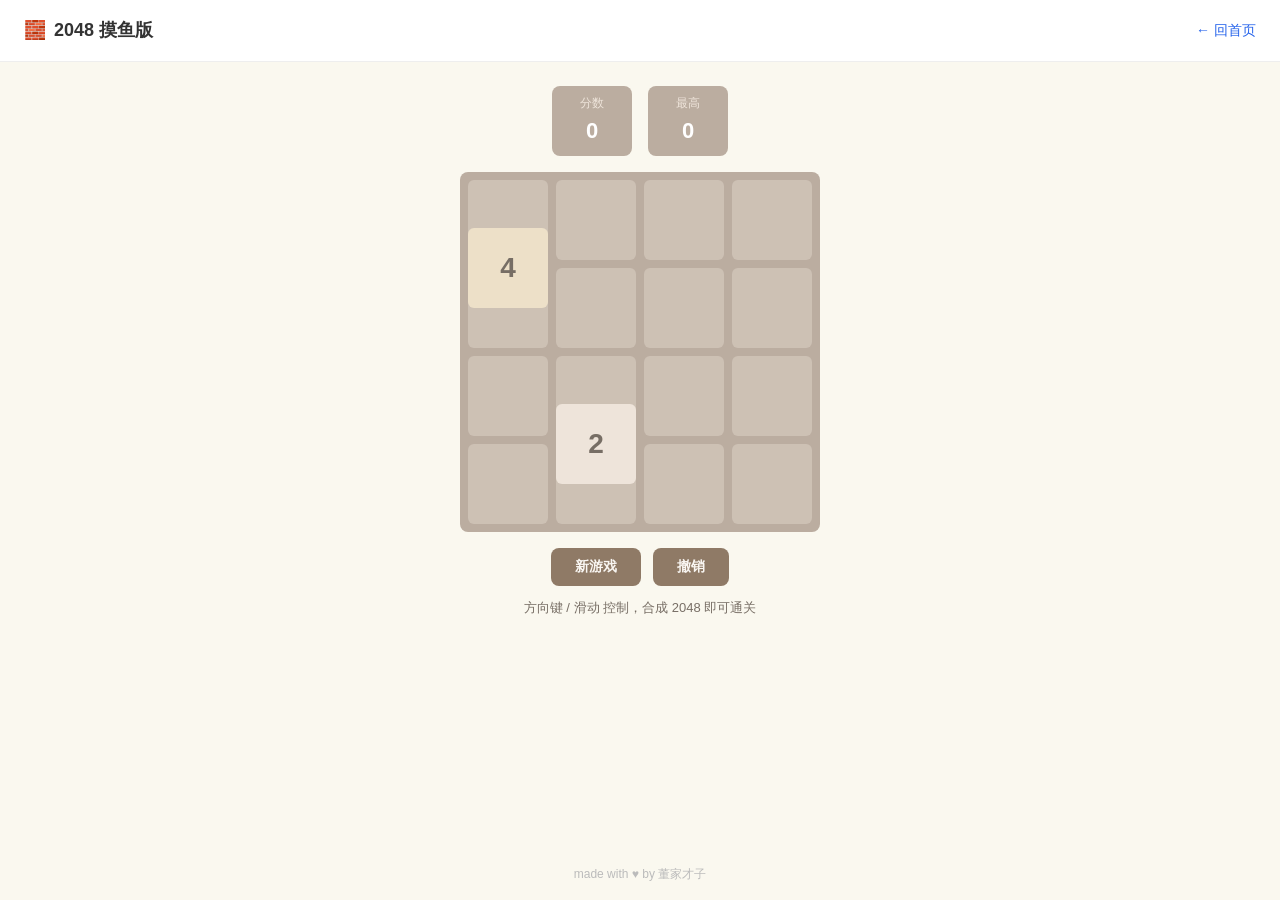
==== 2048.html @ 7da87b90 "Add Game and improve experence" ====
<!DOCTYPE html>
<html lang="zh-CN">
<head>
  <meta charset="UTF-8">
  <meta name="viewport" content="width=device-width, initial-scale=1.0">
  <title>2048 摸鱼版 🧱</title>
  <link rel="stylesheet" href="style.css">
  <style>
    .g2048-body { background: #faf8ef; min-height: 100vh; }

    .g2048-container { flex: 1; display: flex; flex-direction: column; align-items: center; padding: 24px 16px; }

    .g2048-hud { display: flex; gap: 16px; margin-bottom: 16px; align-items: center; flex-wrap: wrap; justify-content: center; }
    .g2048-score-box {
      background: #bbada0; color: #fff; padding: 8px 20px; border-radius: 8px;
      text-align: center; min-width: 80px;
    }
    .g2048-score-label { font-size: 12px; text-transform: uppercase; color: #eee4da; }
    .g2048-score-val { font-size: 22px; font-weight: 700; }

    .g2048-board {
      position: relative;
      background: #bbada0; border-radius: 8px; padding: 8px;
      display: grid; grid-template-columns: repeat(4, 80px); gap: 8px;
      touch-action: none;
    }

    .g2048-cell {
      width: 80px; height: 80px; border-radius: 6px;
      background: rgba(238, 228, 218, 0.35);
    }

    .g2048-tile-layer {
      position: absolute; inset: 8px;
      display: grid; grid-template-columns: repeat(4, 80px); gap: 8px;
      pointer-events: none;
    }

    .g2048-tile {
      width: 80px; height: 80px; border-radius: 6px;
      display: flex; align-items: center; justify-content: center;
      font-weight: 700; font-size: 28px;
      transition: transform 0.12s ease;
      animation: tileAppear 0.2s ease;
    }

    @keyframes tileAppear {
      from { transform: scale(0); opacity: 0; }
      to { transform: scale(1); opacity: 1; }
    }

    .g2048-tile[data-value="2"] { background: #eee4da; color: #776e65; }
    .g2048-tile[data-value="4"] { background: #ede0c8; color: #776e65; }
    .g2048-tile[data-value="8"] { background: #f2b179; color: #f9f6f2; }
    .g2048-tile[data-value="16"] { background: #f59563; color: #f9f6f2; font-size: 26px; }
    .g2048-tile[data-value="32"] { background: #f67c5f; color: #f9f6f2; font-size: 26px; }
    .g2048-tile[data-value="64"] { background: #f65e3b; color: #f9f6f2; font-size: 26px; }
    .g2048-tile[data-value="128"] { background: #edcf72; color: #f9f6f2; font-size: 22px; }
    .g2048-tile[data-value="256"] { background: #edcc61; color: #f9f6f2; font-size: 22px; }
    .g2048-tile[data-value="512"] { background: #edc850; color: #f9f6f2; font-size: 22px; }
    .g2048-tile[data-value="1024"] { background: #edc53f; color: #f9f6f2; font-size: 18px; }
    .g2048-tile[data-value="2048"] { background: #edc22e; color: #f9f6f2; font-size: 18px; box-shadow: 0 0 24px rgba(237,194,46,0.6); }
    .g2048-tile[data-value="4096"], .g2048-tile[data-value="8192"] {
      background: #3c3a32; color: #f9f6f2; font-size: 16px;
    }

    .g2048-btns { display: flex; gap: 12px; margin-top: 16px; }
    .g2048-btn {
      padding: 10px 24px; border: none; border-radius: 8px;
      background: #8f7a66; color: #f9f6f2; font-size: 14px; font-weight: 700;
      cursor: pointer; transition: background 0.2s;
    }
    .g2048-btn:hover { background: #776055; }

    .g2048-tip { font-size: 13px; color: #776e65; margin-top: 12px; }

    .g2048-overlay {
      position: fixed; inset: 0; background: rgba(238,228,218,0.85);
      display: flex; flex-direction: column; align-items: center; justify-content: center;
      z-index: 100; gap: 16px;
    }
    .g2048-overlay.hidden { display: none; }
    .g2048-overlay h2 { font-size: 36px; color: #776e65; }
    .g2048-overlay p { font-size: 18px; color: #776e65; }

    @media (max-width: 520px) {
      .g2048-board { grid-template-columns: repeat(4, 68px); gap: 6px; padding: 6px; }
      .g2048-cell { width: 68px; height: 68px; }
      .g2048-tile-layer { grid-template-columns: repeat(4, 68px); gap: 6px; }
      .g2048-tile { width: 68px; height: 68px; font-size: 24px; }
      .g2048-tile[data-value="128"], .g2048-tile[data-value="256"], .g2048-tile[data-value="512"] { font-size: 20px; }
      .g2048-tile[data-value="1024"], .g2048-tile[data-value="2048"] { font-size: 16px; }
    }
  </style>
</head>
<body class="page-body g2048-body">
  <header class="page-header">
    <div class="page-title"><span class="page-title-icon">🧱</span>2048 摸鱼版</div>
    <a href="./" class="back-link">← 回首页</a>
  </header>

  <div class="g2048-container">
    <div class="g2048-hud">
      <div class="g2048-score-box">
        <div class="g2048-score-label">分数</div>
        <div class="g2048-score-val" id="score">0</div>
      </div>
      <div class="g2048-score-box">
        <div class="g2048-score-label">最高</div>
        <div class="g2048-score-val" id="best">0</div>
      </div>
    </div>

    <div class="g2048-board" id="board">
      <!-- 16 background cells -->
      <div class="g2048-cell"></div><div class="g2048-cell"></div><div class="g2048-cell"></div><div class="g2048-cell"></div>
      <div class="g2048-cell"></div><div class="g2048-cell"></div><div class="g2048-cell"></div><div class="g2048-cell"></div>
      <div class="g2048-cell"></div><div class="g2048-cell"></div><div class="g2048-cell"></div><div class="g2048-cell"></div>
      <div class="g2048-cell"></div><div class="g2048-cell"></div><div class="g2048-cell"></div><div class="g2048-cell"></div>
      <div class="g2048-tile-layer" id="tileLayer"></div>
    </div>

    <div class="g2048-btns">
      <button class="g2048-btn" onclick="newGame()">新游戏</button>
      <button class="g2048-btn" onclick="undoMove()">撤销</button>
    </div>
    <p class="g2048-tip">方向键 / 滑动 控制，合成 2048 即可通关</p>
  </div>

  <div class="g2048-overlay hidden" id="overlay">
    <h2 id="overlayTitle">游戏结束</h2>
    <p id="overlayMsg"></p>
    <div style="display:flex;gap:12px;">
      <button class="g2048-btn" onclick="newGame()">再来一局</button>
      <button class="g2048-btn" id="keepGoingBtn" onclick="keepGoing()" style="display:none;">继续挑战</button>
    </div>
  </div>

  <footer class="page-footer">made with ♥ by 董家才子</footer>

  <script>
    let grid = [], score = 0, bestScore = parseInt(localStorage.getItem('g2048_best') || '0');
    let prevState = null, won = false, keepPlaying = false;
    const tileLayer = document.getElementById('tileLayer');

    document.getElementById('best').textContent = bestScore;

    function newGame() {
      grid = Array.from({length: 4}, () => Array(4).fill(0));
      score = 0; won = false; keepPlaying = false; prevState = null;
      document.getElementById('overlay').classList.add('hidden');
      document.getElementById('score').textContent = 0;
      addRandom(); addRandom();
      render();
    }

    function addRandom() {
      const empty = [];
      for (let r = 0; r < 4; r++)
        for (let c = 0; c < 4; c++)
          if (grid[r][c] === 0) empty.push([r, c]);
      if (empty.length === 0) return;
      const [r, c] = empty[Math.floor(Math.random() * empty.length)];
      grid[r][c] = Math.random() < 0.9 ? 2 : 4;
    }

    function render() {
      tileLayer.innerHTML = '';
      for (let r = 0; r < 4; r++) {
        for (let c = 0; c < 4; c++) {
          const v = grid[r][c];
          if (v === 0) continue;
          const tile = document.createElement('div');
          tile.className = 'g2048-tile';
          tile.dataset.value = v;
          tile.textContent = v;
          tile.style.gridRow = r + 1;
          tile.style.gridColumn = c + 1;
          tileLayer.appendChild(tile);
        }
      }
      if (score > bestScore) {
        bestScore = score;
        localStorage.setItem('g2048_best', bestScore);
        document.getElementById('best').textContent = bestScore;
      }
    }

    function saveState() {
      prevState = { grid: grid.map(r => [...r]), score };
    }

    function undoMove() {
      if (!prevState) return;
      grid = prevState.grid;
      score = prevState.score;
      document.getElementById('score').textContent = score;
      prevState = null;
      render();
    }

    function slide(row) {
      let arr = row.filter(v => v !== 0);
      const result = [];
      let gained = 0;
      for (let i = 0; i < arr.length; i++) {
        if (i + 1 < arr.length && arr[i] === arr[i + 1]) {
          const merged = arr[i] * 2;
          result.push(merged);
          gained += merged;
          if (merged === 2048) won = true;
          i++;
        } else {
          result.push(arr[i]);
        }
      }
      while (result.length < 4) result.push(0);
      return { result, gained };
    }

    function move(dir) {
      saveState();
      let moved = false;

      if (dir === 'left') {
        for (let r = 0; r < 4; r++) {
          const { result, gained } = slide(grid[r]);
          if (grid[r].join(',') !== result.join(',')) moved = true;
          grid[r] = result;
          score += gained;
        }
      } else if (dir === 'right') {
        for (let r = 0; r < 4; r++) {
          const { result, gained } = slide([...grid[r]].reverse());
          result.reverse();
          if (grid[r].join(',') !== result.join(',')) moved = true;
          grid[r] = result;
          score += gained;
        }
      } else if (dir === 'up') {
        for (let c = 0; c < 4; c++) {
          const col = [grid[0][c], grid[1][c], grid[2][c], grid[3][c]];
          const { result, gained } = slide(col);
          if (col.join(',') !== result.join(',')) moved = true;
          for (let r = 0; r < 4; r++) grid[r][c] = result[r];
          score += gained;
        }
      } else if (dir === 'down') {
        for (let c = 0; c < 4; c++) {
          const col = [grid[3][c], grid[2][c], grid[1][c], grid[0][c]];
          const { result, gained } = slide(col);
          result.reverse();
          const orig = [grid[0][c], grid[1][c], grid[2][c], grid[3][c]];
          if (orig.join(',') !== result.join(',')) moved = true;
          for (let r = 0; r < 4; r++) grid[r][c] = result[r];
          score += gained;
        }
      }

      if (moved) {
        addRandom();
        document.getElementById('score').textContent = score;
        render();
        if (won && !keepPlaying) {
          showOverlay('🎉 通关！', `得分 ${score}，你太强了！`, true);
        } else if (isGameOver()) {
          showOverlay('游戏结束', `最终得分 ${score}`, false);
        }
      } else {
        prevState = null;
      }
    }

    function isGameOver() {
      for (let r = 0; r < 4; r++)
        for (let c = 0; c < 4; c++) {
          if (grid[r][c] === 0) return false;
          if (c < 3 && grid[r][c] === grid[r][c + 1]) return false;
          if (r < 3 && grid[r][c] === grid[r + 1][c]) return false;
        }
      return true;
    }

    function showOverlay(title, msg, canContinue) {
      document.getElementById('overlayTitle').textContent = title;
      document.getElementById('overlayMsg').textContent = msg;
      document.getElementById('keepGoingBtn').style.display = canContinue ? '' : 'none';
      document.getElementById('overlay').classList.remove('hidden');
    }

    function keepGoing() {
      keepPlaying = true;
      document.getElementById('overlay').classList.add('hidden');
    }

    document.addEventListener('keydown', e => {
      const map = { ArrowLeft: 'left', ArrowRight: 'right', ArrowUp: 'up', ArrowDown: 'down' };
      if (map[e.key]) { e.preventDefault(); move(map[e.key]); }
    });

    // Touch/swipe
    let touchStart = null;
    document.addEventListener('touchstart', e => { touchStart = { x: e.touches[0].clientX, y: e.touches[0].clientY }; });
    document.addEventListener('touchend', e => {
      if (!touchStart) return;
      const dx = e.changedTouches[0].clientX - touchStart.x;
      const dy = e.changedTouches[0].clientY - touchStart.y;
      touchStart = null;
      if (Math.abs(dx) < 30 && Math.abs(dy) < 30) return;
      if (Math.abs(dx) > Math.abs(dy)) move(dx > 0 ? 'right' : 'left');
      else move(dy > 0 ? 'down' : 'up');
    });

    newGame();
  </script>
</body>
</html>
---- style.css ----
/* === Reset & Base === */
*, *::before, *::after {
  margin: 0;
  padding: 0;
  box-sizing: border-box;
}

html {
  scroll-behavior: smooth;
}

body {
  font-family: -apple-system, BlinkMacSystemFont, 'Segoe UI', 'PingFang SC', 'Microsoft YaHei', sans-serif;
  color: #333;
  background: #fefefe;
  line-height: 1.6;
  min-height: 100vh;
}

/* === Home Page === */
.home-body {
  display: flex;
  align-items: center;
  justify-content: center;
  min-height: 100vh;
  padding: 40px 20px;
  background: linear-gradient(135deg, #fdfbfb 0%, #ebedee 100%);
}

.home-container {
  max-width: 600px;
  width: 100%;
  text-align: center;
}

.greeting {
  font-size: clamp(22px, 5vw, 32px);
  font-weight: 600;
  color: #2c3e50;
  margin-bottom: 40px;
  letter-spacing: 0.5px;
}

.flower {
  color: #e91e63;
  animation: spin 8s linear infinite;
  display: inline-block;
}

@keyframes spin {
  from { transform: rotate(0deg); }
  to { transform: rotate(360deg); }
}

/* === Countdown === */
.countdown-box {
  margin-bottom: 32px;
}

.countdown-label {
  font-size: 16px;
  color: #666;
  margin-bottom: 8px;
}

.countdown {
  font-size: clamp(48px, 10vw, 72px);
  font-weight: 700;
  font-family: 'SF Mono', 'Fira Code', 'Courier New', monospace;
  color: #2563eb;
  letter-spacing: 4px;
  text-shadow: 0 2px 12px rgba(37, 99, 235, 0.15);
}

/* === Fun Quote === */
.fun-quote {
  font-size: 15px;
  color: #888;
  font-style: italic;
  margin-bottom: 48px;
  min-height: 24px;
}

/* === Card Nav === */
.card-nav {
  display: grid;
  grid-template-columns: repeat(auto-fit, minmax(180px, 1fr));
  gap: 16px;
  margin-bottom: 48px;
  max-width: 680px;
  margin-left: auto;
  margin-right: auto;
}

.card {
  display: flex;
  flex-direction: column;
  align-items: center;
  padding: 28px 16px;
  border-radius: 16px;
  text-decoration: none;
  color: #333;
  background: #fff;
  border: 1px solid #e8e8e8;
  transition: transform 0.2s, box-shadow 0.2s;
}

.card:hover {
  transform: translateY(-4px);
  box-shadow: 0 8px 24px rgba(0, 0, 0, 0.08);
}

.card-icon {
  font-size: 40px;
  margin-bottom: 12px;
}

.card-title {
  font-size: 16px;
  font-weight: 600;
  margin-bottom: 6px;
}

.card-desc {
  font-size: 13px;
  color: #888;
  line-height: 1.4;
}

.card-tag {
  display: inline-block;
  margin-top: 8px;
  padding: 2px 10px;
  border-radius: 10px;
  font-size: 11px;
  font-weight: 600;
  letter-spacing: 0.5px;
}

.tag-progression { background: #e8f5e9; color: #2e7d32; }
.tag-difficulty { background: #fff3e0; color: #e65100; }
.tag-endless { background: #e3f2fd; color: #1565c0; }
.tag-casual { background: #fce4ec; color: #c62828; }

.card-game { border-top: 3px solid #ff6b6b; }
.card-block { border-top: 3px solid #f97316; }
.card-type { border-top: 3px solid #8b5cf6; }
.card-memory { border-top: 3px solid #6366f1; }
.card-2048 { border-top: 3px solid #06b6d4; }
.card-pet { border-top: 3px solid #51cf66; }
.card-gallery { border-top: 3px solid #ffd43b; }

/* === Footer === */
.home-footer {
  font-size: 13px;
  color: #aaa;
}

.heart {
  color: #e91e63;
  animation: beat 1.2s ease-in-out infinite;
  display: inline-block;
}

@keyframes beat {
  0%, 100% { transform: scale(1); }
  50% { transform: scale(1.2); }
}

/* === Responsive === */
@media (max-width: 520px) {
  .card-nav {
    grid-template-columns: 1fr;
    gap: 12px;
  }

  .card {
    flex-direction: row;
    text-align: left;
    padding: 20px;
    gap: 16px;
  }

  .card-icon {
    font-size: 32px;
    margin-bottom: 0;
  }

  .card-title, .card-desc {
    display: block;
  }
}

/* === Sub Pages Common === */
.page-body {
  min-height: 100vh;
  display: flex;
  flex-direction: column;
}

.page-header {
  display: flex;
  align-items: center;
  justify-content: space-between;
  padding: 16px 24px;
  border-bottom: 1px solid #eee;
  background: #fff;
}

.page-title {
  font-size: 18px;
  font-weight: 600;
}

.page-title-icon {
  margin-right: 8px;
}

.back-link {
  font-size: 14px;
  color: #2563eb;
  text-decoration: none;
}

.back-link:hover {
  text-decoration: underline;
}

.page-footer {
  margin-top: auto;
  padding: 16px;
  text-align: center;
  font-size: 12px;
  color: #bbb;
}

/* === Game Page === */
.game-body {
  background: #1a1a2e;
  color: #eee;
}

.game-body .page-header {
  background: #16213e;
  border-color: #0f3460;
}

.game-body .page-title { color: #eee; }
.game-body .back-link { color: #64b5f6; }

.game-container {
  flex: 1;
  display: flex;
  flex-direction: column;
  align-items: center;
  justify-content: center;
  padding: 20px;
}

.game-hud {
  display: flex;
  gap: 24px;
  margin-bottom: 16px;
  font-size: 16px;
  font-weight: 600;
}

.hud-hearts { color: #ff6b6b; }
.hud-score { color: #ffd43b; }

.game-canvas-wrapper {
  position: relative;
  border: 2px solid #0f3460;
  border-radius: 8px;
  overflow: hidden;
  touch-action: none;
}

#gameCanvas {
  display: block;
  background: #1a1a2e;
}

.game-overlay {
  position: absolute;
  inset: 0;
  display: flex;
  flex-direction: column;
  align-items: center;
  justify-content: center;
  background: rgba(26, 26, 46, 0.92);
  gap: 16px;
  padding: 20px;
}

.game-overlay.hidden { display: none; }

.game-overlay h2 {
  font-size: 24px;
  color: #fff;
}

.game-overlay p {
  font-size: 14px;
  color: #aaa;
  text-align: center;
  line-height: 1.8;
}

.game-overlay .final-score {
  font-size: 48px;
  font-weight: 700;
  color: #ffd43b;
}

.btn {
  display: inline-block;
  padding: 12px 32px;
  border: none;
  border-radius: 8px;
  font-size: 16px;
  font-weight: 600;
  cursor: pointer;
  transition: transform 0.15s, box-shadow 0.15s;
}

.btn:hover {
  transform: scale(1.05);
}

.btn:active {
  transform: scale(0.98);
}

.btn-primary {
  background: #2563eb;
  color: #fff;
}

.btn-primary:hover {
  box-shadow: 0 4px 16px rgba(37, 99, 235, 0.4);
}

.btn-danger {
  background: #e91e63;
  color: #fff;
}

.btn-small {
  padding: 8px 16px;
  font-size: 14px;
}

.game-tip {
  margin-top: 12px;
  font-size: 13px;
  color: #666;
}

/* === Pet Page === */
.pet-body {
  background: linear-gradient(180deg, #e8f5e9 0%, #fff 50%);
}

.pet-container {
  flex: 1;
  display: flex;
  flex-direction: column;
  align-items: center;
  padding: 32px 20px;
}

.pet-intro {
  font-size: 15px;
  color: #666;
  margin-bottom: 24px;
}

.pet-name {
  font-weight: 600;
  color: #2c3e50;
}

.pet-stage {
  width: 200px;
  height: 200px;
  display: flex;
  align-items: center;
  justify-content: center;
  font-size: 120px;
  margin-bottom: 24px;
  position: relative;
}

.pet-emoji {
  transition: transform 0.3s;
  animation: petIdle 3s ease-in-out infinite;
}

@keyframes petIdle {
  0%, 100% { transform: translateY(0); }
  50% { transform: translateY(-8px); }
}

.pet-emoji.happy {
  animation: petHappy 0.4s ease-in-out 3;
}

@keyframes petHappy {
  0%, 100% { transform: rotate(0deg) scale(1); }
  25% { transform: rotate(-10deg) scale(1.1); }
  75% { transform: rotate(10deg) scale(1.1); }
}

.pet-emoji.eating {
  animation: petEat 0.5s ease-in-out 2;
}

@keyframes petEat {
  0%, 100% { transform: scale(1); }
  50% { transform: scale(1.2); }
}

.pet-emoji.sleepy {
  animation: petSleepy 2s ease-in-out infinite;
}

@keyframes petSleepy {
  0%, 100% { transform: rotate(0deg); opacity: 1; }
  50% { transform: rotate(-5deg); opacity: 0.7; }
}

.pet-speech {
  position: absolute;
  top: -12px;
  right: -60px;
  background: #fff;
  border: 1px solid #ddd;
  border-radius: 12px;
  padding: 6px 12px;
  font-size: 13px;
  white-space: nowrap;
  box-shadow: 0 2px 8px rgba(0,0,0,0.06);
  opacity: 0;
  transition: opacity 0.3s;
}

.pet-speech.show { opacity: 1; }

.pet-stats {
  display: flex;
  gap: 20px;
  margin-bottom: 28px;
  flex-wrap: wrap;
  justify-content: center;
}

.stat {
  display: flex;
  flex-direction: column;
  align-items: center;
  min-width: 80px;
}

.stat-label {
  font-size: 13px;
  color: #888;
  margin-bottom: 6px;
}

.stat-bar {
  width: 80px;
  height: 8px;
  background: #e8e8e8;
  border-radius: 4px;
  overflow: hidden;
}

.stat-fill {
  height: 100%;
  border-radius: 4px;
  transition: width 0.5s ease;
}

.stat-fill.mood { background: #ff9800; }
.stat-fill.hunger { background: #4caf50; }
.stat-fill.energy { background: #2196f3; }

.pet-actions {
  display: flex;
  gap: 12px;
  flex-wrap: wrap;
  justify-content: center;
  margin-bottom: 24px;
}

.btn-pet {
  padding: 10px 24px;
  border: 2px solid #ddd;
  border-radius: 24px;
  background: #fff;
  font-size: 15px;
  cursor: pointer;
  transition: all 0.2s;
}

.btn-pet:hover {
  border-color: #51cf66;
  background: #f0fff4;
}

.btn-pet:active {
  transform: scale(0.95);
}

.pet-reset-area {
  margin-top: auto;
  padding-top: 24px;
}

.pet-reset-area button {
  font-size: 12px;
  color: #ccc;
  background: none;
  border: none;
  cursor: pointer;
  text-decoration: underline;
}

.pet-reset-area button:hover { color: #999; }

.pet-hint {
  font-size: 12px;
  color: #bbb;
  margin-top: 8px;
}

/* === Gallery Page === */
.gallery-body {
  background: #fafafa;
}

.gallery-container {
  max-width: 800px;
  margin: 0 auto;
  padding: 24px 20px;
}

.gallery-intro {
  font-size: 14px;
  color: #888;
  margin-bottom: 24px;
  text-align: center;
}

.gallery-grid {
  display: grid;
  grid-template-columns: repeat(auto-fill, minmax(180px, 1fr));
  gap: 12px;
}

.gallery-item {
  background: #fff;
  border: 1px solid #eee;
  border-radius: 12px;
  overflow: hidden;
  cursor: pointer;
  transition: transform 0.2s, box-shadow 0.2s;
}

.gallery-item:hover {
  transform: scale(1.03);
  box-shadow: 0 4px 12px rgba(0,0,0,0.08);
}

.gallery-item-img {
  width: 100%;
  aspect-ratio: 1;
  display: flex;
  align-items: center;
  justify-content: center;
  font-size: 64px;
  background: #f5f5f5;
}

.gallery-item-label {
  padding: 8px 12px;
  font-size: 13px;
  color: #666;
  text-align: center;
  border-top: 1px solid #f0f0f0;
}

/* === Lightbox === */
.lightbox {
  position: fixed;
  inset: 0;
  background: rgba(0,0,0,0.8);
  display: flex;
  align-items: center;
  justify-content: center;
  z-index: 1000;
  opacity: 0;
  pointer-events: none;
  transition: opacity 0.3s;
}

.lightbox.show {
  opacity: 1;
  pointer-events: auto;
}

.lightbox-content {
  font-size: 160px;
  animation: popIn 0.3s ease;
}

@keyframes popIn {
  from { transform: scale(0.5); opacity: 0; }
  to { transform: scale(1); opacity: 1; }
}

.lightbox-close {
  position: absolute;
  top: 20px;
  right: 24px;
  font-size: 32px;
  color: #fff;
  cursor: pointer;
  background: none;
  border: none;
}
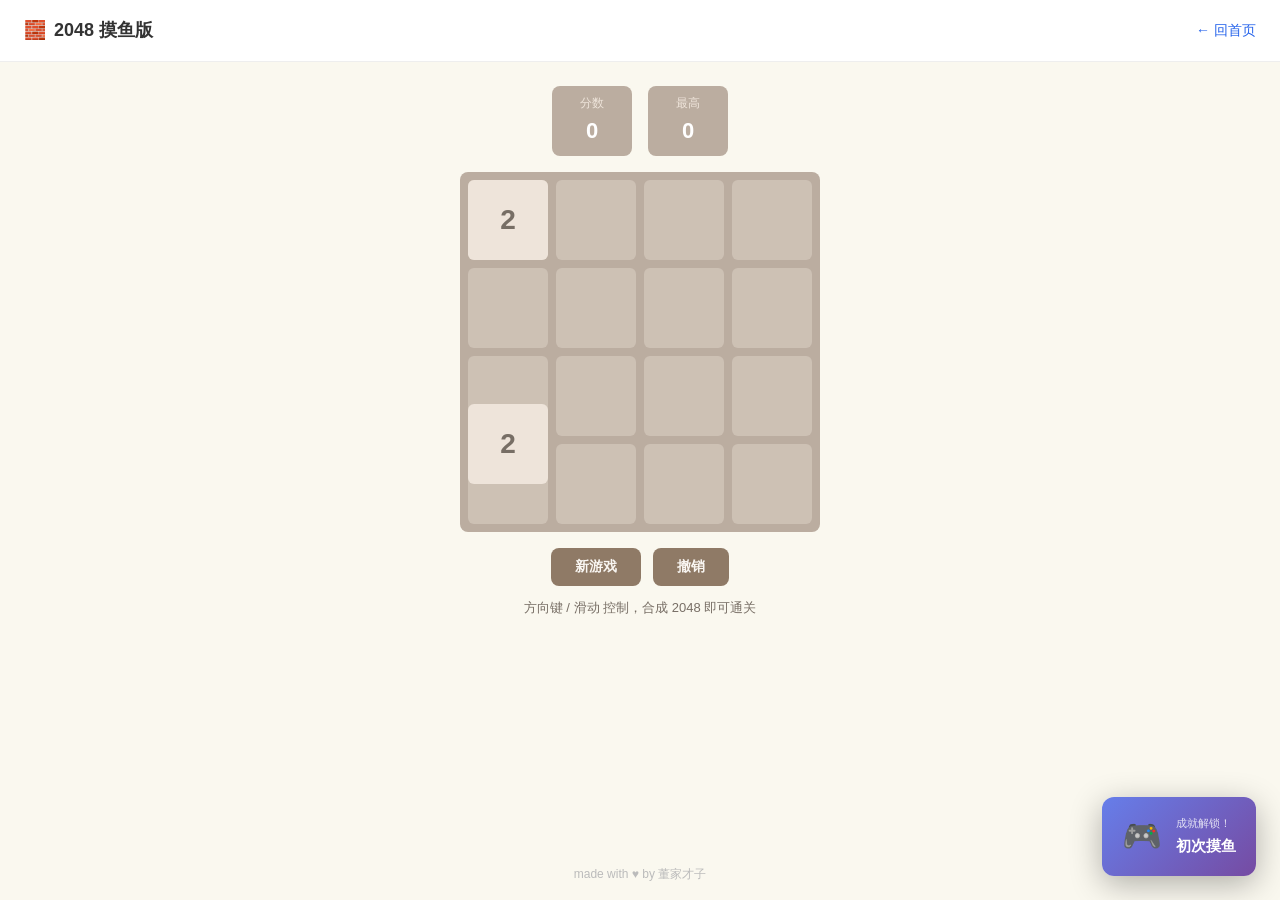
==== commit b92cbd21: "Add new games, achievements system, and fun easter eggs - Add 4 new games: block breaker (10 levels)" ====
--- a/2048.html
+++ b/2048.html
@@ -138,6 +138,7 @@
 
   <footer class="page-footer">made with ♥ by 董家才子</footer>
 
+  <script src="common.js"></script>
   <script>
     let grid = [], score = 0, bestScore = parseInt(localStorage.getItem('g2048_best') || '0');
     let prevState = null, won = false, keepPlaying = false;
@@ -146,6 +147,8 @@
     document.getElementById('best').textContent = bestScore;
 
     function newGame() {
+      incrementGameCount();
+      trackGamePlayed('2048');
       grid = Array.from({length: 4}, () => Array(4).fill(0));
       score = 0; won = false; keepPlaying = false; prevState = null;
       document.getElementById('overlay').classList.add('hidden');
@@ -208,7 +211,8 @@
           const merged = arr[i] * 2;
           result.push(merged);
           gained += merged;
-          if (merged === 2048) won = true;
+          if (merged === 2048) { won = true; unlockAchievement('g2048_win'); }
+          if (merged >= 4096) unlockAchievement('g2048_4096');
           i++;
         } else {
           result.push(arr[i]);
--- a/style.css
+++ b/style.css
@@ -156,6 +156,22 @@
   color: #aaa;
 }
 
+.footer-hint {
+  margin-top: 8px;
+  font-size: 11px;
+  color: #ccc;
+}
+
+.streak-badge {
+  margin-bottom: 16px;
+  font-size: 14px;
+  color: #e65100;
+}
+
+.streak-badge strong {
+  font-size: 18px;
+}
+
 .heart {
   color: #e91e63;
   animation: beat 1.2s ease-in-out infinite;
@@ -630,3 +646,353 @@
   background: none;
   border: none;
 }
+
+/* === Achievement Toast === */
+.achievement-toast {
+  position: fixed;
+  bottom: 24px;
+  right: 24px;
+  background: linear-gradient(135deg, #667eea 0%, #764ba2 100%);
+  color: #fff;
+  padding: 14px 20px;
+  border-radius: 12px;
+  display: flex;
+  align-items: center;
+  gap: 14px;
+  box-shadow: 0 8px 32px rgba(0,0,0,0.3);
+  transform: translateX(120%);
+  transition: transform 0.4s cubic-bezier(0.68, -0.55, 0.265, 1.55);
+  z-index: 9999;
+  max-width: 320px;
+}
+
+.achievement-toast.show {
+  transform: translateX(0);
+}
+
+.achievement-icon {
+  font-size: 32px;
+}
+
+.achievement-label {
+  font-size: 11px;
+  opacity: 0.8;
+  margin-bottom: 2px;
+}
+
+.achievement-title {
+  font-size: 15px;
+  font-weight: 600;
+}
+
+/* === Boss Screen (Fake Excel) === */
+.boss-screen {
+  position: fixed;
+  inset: 0;
+  background: #217346;
+  z-index: 99999;
+  display: flex;
+  flex-direction: column;
+  font-family: 'Segoe UI', -apple-system, sans-serif;
+  transform: translateY(-100%);
+  transition: transform 0.3s ease;
+  overflow: hidden;
+}
+
+.boss-screen.show {
+  transform: translateY(0);
+}
+
+.boss-screen.slide-out {
+  transform: translateY(-100%);
+}
+
+.boss-titlebar {
+  background: #217346;
+  color: #fff;
+  padding: 6px 12px;
+  display: flex;
+  align-items: center;
+  gap: 8px;
+  font-size: 13px;
+}
+
+.boss-logo {
+  font-size: 16px;
+}
+
+.boss-filename {
+  flex: 1;
+}
+
+.boss-window-btns {
+  display: flex;
+  gap: 6px;
+}
+
+.boss-btn {
+  width: 28px;
+  height: 28px;
+  display: flex;
+  align-items: center;
+  justify-content: center;
+  background: rgba(255,255,255,0.1);
+  border-radius: 4px;
+  font-size: 12px;
+  cursor: pointer;
+}
+
+.boss-btn:last-child:hover {
+  background: #e81123;
+}
+
+.boss-toolbar {
+  background: #f3f2f1;
+  padding: 4px 12px;
+  display: flex;
+  gap: 20px;
+  font-size: 13px;
+  color: #444;
+  border-bottom: 1px solid #d0d0d0;
+}
+
+.boss-toolbar span {
+  cursor: pointer;
+}
+
+.boss-toolbar span:hover {
+  color: #217346;
+}
+
+.boss-formula-bar {
+  background: #fff;
+  padding: 4px 12px;
+  display: flex;
+  gap: 12px;
+  border-bottom: 1px solid #d0d0d0;
+  font-size: 13px;
+}
+
+.boss-cell-ref {
+  background: #f3f2f1;
+  padding: 2px 8px;
+  border: 1px solid #d0d0d0;
+  border-radius: 2px;
+  font-weight: 600;
+}
+
+.boss-formula {
+  color: #666;
+  font-family: 'Consolas', monospace;
+}
+
+.boss-sheet {
+  flex: 1;
+  overflow: auto;
+  background: #fff;
+}
+
+.boss-table {
+  width: 100%;
+  border-collapse: collapse;
+  font-size: 13px;
+}
+
+.boss-table td {
+  border: 1px solid #d4d4d4;
+  padding: 4px 8px;
+  min-width: 80px;
+}
+
+.boss-row-num {
+  background: #f3f2f1 !important;
+  color: #888;
+  text-align: center;
+  width: 32px !important;
+  min-width: 32px !important;
+}
+
+.boss-header-cell {
+  background: #217346 !important;
+  color: #fff;
+  font-weight: 600;
+}
+
+.boss-statusbar {
+  background: #217346;
+  color: #fff;
+  padding: 4px 12px;
+  display: flex;
+  justify-content: space-between;
+  font-size: 12px;
+}
+
+/* === Confetti Canvas === */
+.confetti-canvas {
+  position: fixed;
+  inset: 0;
+  pointer-events: none;
+  z-index: 99998;
+}
+
+/* === Particles === */
+.particle-bg {
+  position: fixed;
+  inset: 0;
+  pointer-events: none;
+  z-index: 0;
+  overflow: hidden;
+}
+
+.particle {
+  position: absolute;
+  font-size: 24px;
+  opacity: 0.15;
+  animation: floatUp linear infinite;
+}
+
+@keyframes floatUp {
+  0% {
+    transform: translateY(100vh) rotate(0deg);
+    opacity: 0;
+  }
+  10% {
+    opacity: 0.15;
+  }
+  90% {
+    opacity: 0.15;
+  }
+  100% {
+    transform: translateY(-100px) rotate(360deg);
+    opacity: 0;
+  }
+}
+
+.home-container {
+  position: relative;
+  z-index: 1;
+}
+
+/* === Typing Effect === */
+.typing-cursor {
+  display: inline-block;
+  width: 3px;
+  height: 1em;
+  background: #2563eb;
+  margin-left: 4px;
+  animation: blink 1s step-end infinite;
+  vertical-align: text-bottom;
+}
+
+@keyframes blink {
+  0%, 100% { opacity: 1; }
+  50% { opacity: 0; }
+}
+
+/* === Achievement Panel === */
+.achievement-panel-btn {
+  position: fixed;
+  bottom: 24px;
+  left: 24px;
+  width: 48px;
+  height: 48px;
+  border-radius: 50%;
+  background: linear-gradient(135deg, #667eea 0%, #764ba2 100%);
+  border: none;
+  color: #fff;
+  font-size: 24px;
+  cursor: pointer;
+  box-shadow: 0 4px 16px rgba(0,0,0,0.2);
+  z-index: 100;
+  transition: transform 0.2s;
+}
+
+.achievement-panel-btn:hover {
+  transform: scale(1.1);
+}
+
+.achievement-panel {
+  position: fixed;
+  inset: 0;
+  background: rgba(0,0,0,0.6);
+  display: flex;
+  align-items: center;
+  justify-content: center;
+  z-index: 9999;
+  opacity: 0;
+  pointer-events: none;
+  transition: opacity 0.3s;
+}
+
+.achievement-panel.show {
+  opacity: 1;
+  pointer-events: auto;
+}
+
+.achievement-panel-content {
+  background: #fff;
+  border-radius: 16px;
+  padding: 32px;
+  max-width: 500px;
+  width: 90%;
+  max-height: 70vh;
+  overflow-y: auto;
+}
+
+.achievement-panel-title {
+  font-size: 24px;
+  font-weight: 700;
+  margin-bottom: 24px;
+  color: #2c3e50;
+}
+
+.achievement-grid {
+  display: grid;
+  grid-template-columns: repeat(auto-fill, minmax(120px, 1fr));
+  gap: 12px;
+}
+
+.achievement-item {
+  background: #f8f9fa;
+  border-radius: 12px;
+  padding: 16px 12px;
+  text-align: center;
+  transition: transform 0.2s;
+}
+
+.achievement-item:hover {
+  transform: translateY(-2px);
+}
+
+.achievement-item.locked {
+  opacity: 0.4;
+  filter: grayscale(1);
+}
+
+.achievement-item-icon {
+  font-size: 36px;
+  margin-bottom: 8px;
+}
+
+.achievement-item-title {
+  font-size: 13px;
+  font-weight: 600;
+  margin-bottom: 4px;
+}
+
+.achievement-item-desc {
+  font-size: 11px;
+  color: #888;
+}
+
+.achievement-panel-close {
+  position: absolute;
+  top: 20px;
+  right: 24px;
+  font-size: 32px;
+  background: none;
+  border: none;
+  cursor: pointer;
+  color: #fff;
+}
+
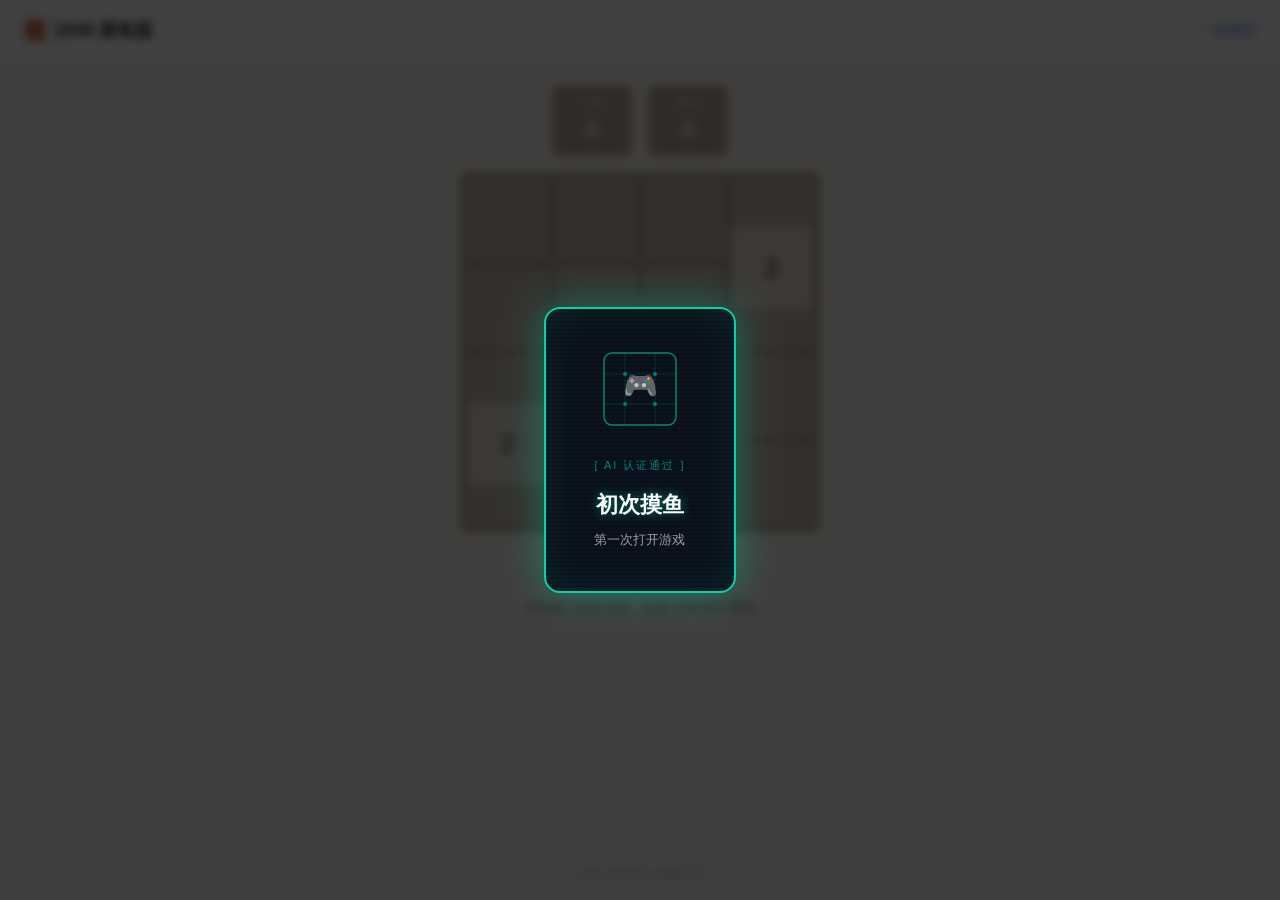
==== commit 2f1e1d44: "Major upgrade: 2026 AI cyberpunk theme with neural particles and AI assistant New Features: - Boss K" ====
--- a/2048.html
+++ b/2048.html
@@ -290,6 +290,7 @@
       document.getElementById('overlayMsg').textContent = msg;
       document.getElementById('keepGoingBtn').style.display = canContinue ? '' : 'none';
       document.getElementById('overlay').classList.remove('hidden');
+      reportScore('g2048', score);
     }
 
     function keepGoing() {
--- a/style.css
+++ b/style.css
@@ -39,6 +39,8 @@
   color: #2c3e50;
   margin-bottom: 40px;
   letter-spacing: 0.5px;
+  white-space: pre-wrap;
+  text-align: left;
 }
 
 .flower {
@@ -686,147 +688,6 @@
 }
 
 /* === Boss Screen (Fake Excel) === */
-.boss-screen {
-  position: fixed;
-  inset: 0;
-  background: #217346;
-  z-index: 99999;
-  display: flex;
-  flex-direction: column;
-  font-family: 'Segoe UI', -apple-system, sans-serif;
-  transform: translateY(-100%);
-  transition: transform 0.3s ease;
-  overflow: hidden;
-}
-
-.boss-screen.show {
-  transform: translateY(0);
-}
-
-.boss-screen.slide-out {
-  transform: translateY(-100%);
-}
-
-.boss-titlebar {
-  background: #217346;
-  color: #fff;
-  padding: 6px 12px;
-  display: flex;
-  align-items: center;
-  gap: 8px;
-  font-size: 13px;
-}
-
-.boss-logo {
-  font-size: 16px;
-}
-
-.boss-filename {
-  flex: 1;
-}
-
-.boss-window-btns {
-  display: flex;
-  gap: 6px;
-}
-
-.boss-btn {
-  width: 28px;
-  height: 28px;
-  display: flex;
-  align-items: center;
-  justify-content: center;
-  background: rgba(255,255,255,0.1);
-  border-radius: 4px;
-  font-size: 12px;
-  cursor: pointer;
-}
-
-.boss-btn:last-child:hover {
-  background: #e81123;
-}
-
-.boss-toolbar {
-  background: #f3f2f1;
-  padding: 4px 12px;
-  display: flex;
-  gap: 20px;
-  font-size: 13px;
-  color: #444;
-  border-bottom: 1px solid #d0d0d0;
-}
-
-.boss-toolbar span {
-  cursor: pointer;
-}
-
-.boss-toolbar span:hover {
-  color: #217346;
-}
-
-.boss-formula-bar {
-  background: #fff;
-  padding: 4px 12px;
-  display: flex;
-  gap: 12px;
-  border-bottom: 1px solid #d0d0d0;
-  font-size: 13px;
-}
-
-.boss-cell-ref {
-  background: #f3f2f1;
-  padding: 2px 8px;
-  border: 1px solid #d0d0d0;
-  border-radius: 2px;
-  font-weight: 600;
-}
-
-.boss-formula {
-  color: #666;
-  font-family: 'Consolas', monospace;
-}
-
-.boss-sheet {
-  flex: 1;
-  overflow: auto;
-  background: #fff;
-}
-
-.boss-table {
-  width: 100%;
-  border-collapse: collapse;
-  font-size: 13px;
-}
-
-.boss-table td {
-  border: 1px solid #d4d4d4;
-  padding: 4px 8px;
-  min-width: 80px;
-}
-
-.boss-row-num {
-  background: #f3f2f1 !important;
-  color: #888;
-  text-align: center;
-  width: 32px !important;
-  min-width: 32px !important;
-}
-
-.boss-header-cell {
-  background: #217346 !important;
-  color: #fff;
-  font-weight: 600;
-}
-
-.boss-statusbar {
-  background: #217346;
-  color: #fff;
-  padding: 4px 12px;
-  display: flex;
-  justify-content: space-between;
-  font-size: 12px;
-}
-
 /* === Confetti Canvas === */
 .confetti-canvas {
   position: fixed;
@@ -952,6 +813,12 @@
   gap: 12px;
 }
 
+.chip-grid {
+  display: grid;
+  grid-template-columns: repeat(auto-fill, minmax(90px, 1fr));
+  gap: 16px;
+}
+
 .achievement-item {
   background: #f8f9fa;
   border-radius: 12px;
@@ -996,3 +863,621 @@
   color: #fff;
 }
 
+/* ================================================================
+   Boss Key 2.0 — AI 数据分析看板
+   ================================================================ */
+.boss2-screen {
+  position: fixed;
+  inset: 0;
+  background: #0a0e1a;
+  z-index: 99999;
+  display: flex;
+  flex-direction: column;
+  font-family: 'SF Mono', 'Fira Code', 'Consolas', monospace;
+  opacity: 0;
+  pointer-events: none;
+  transition: opacity 0.3s ease;
+  overflow-y: auto;
+}
+
+.boss2-screen.show {
+  opacity: 1;
+  pointer-events: auto;
+  animation: glitchIn 0.3s ease;
+}
+
+.boss2-screen.glitch-out {
+  animation: glitchOut 0.3s ease forwards;
+}
+
+@keyframes glitchIn {
+  0% { opacity: 0; transform: translateX(-5px) skewX(-2deg); }
+  20% { opacity: 0.8; transform: translateX(3px) skewX(1deg); filter: hue-rotate(90deg); }
+  40% { opacity: 0.6; transform: translateX(-2px); filter: hue-rotate(0deg); }
+  60% { opacity: 0.9; transform: translateX(1px) skewX(-0.5deg); }
+  100% { opacity: 1; transform: translateX(0); }
+}
+
+@keyframes glitchOut {
+  0% { opacity: 1; }
+  20% { transform: translateX(5px) skewX(2deg); filter: hue-rotate(90deg); }
+  40% { opacity: 0.7; transform: translateX(-3px); }
+  60% { opacity: 0.4; transform: translateX(2px) skewX(-1deg); filter: hue-rotate(180deg); }
+  100% { opacity: 0; transform: translateX(0); }
+}
+
+.boss2-header {
+  display: flex;
+  align-items: center;
+  padding: 12px 24px;
+  background: rgba(0, 212, 170, 0.05);
+  border-bottom: 1px solid rgba(0, 212, 170, 0.2);
+  gap: 12px;
+}
+
+.boss2-logo {
+  font-size: 20px;
+  color: #00d4aa;
+  animation: pulse 2s ease-in-out infinite;
+}
+
+@keyframes pulse {
+  0%, 100% { opacity: 1; }
+  50% { opacity: 0.5; }
+}
+
+.boss2-title {
+  flex: 1;
+  font-size: 14px;
+  color: #00d4aa;
+  font-weight: 600;
+}
+
+.boss2-time {
+  font-size: 13px;
+  color: rgba(0, 212, 170, 0.6);
+}
+
+.boss2-body {
+  flex: 1;
+  padding: 24px;
+  display: flex;
+  flex-direction: column;
+  gap: 24px;
+}
+
+.boss2-kpis {
+  display: grid;
+  grid-template-columns: repeat(4, 1fr);
+  gap: 16px;
+}
+
+.boss2-kpi {
+  background: rgba(0, 212, 170, 0.05);
+  border: 1px solid rgba(0, 212, 170, 0.2);
+  border-radius: 8px;
+  padding: 16px;
+  text-align: center;
+}
+
+.boss2-kpi-label {
+  font-size: 11px;
+  color: rgba(0, 212, 170, 0.6);
+  text-transform: uppercase;
+  margin-bottom: 8px;
+  letter-spacing: 1px;
+}
+
+.boss2-kpi-val {
+  font-size: 28px;
+  font-weight: 700;
+  color: #00d4aa;
+  text-shadow: 0 0 12px rgba(0, 212, 170, 0.5);
+}
+
+.boss2-chart-wrap {
+  background: rgba(0, 212, 170, 0.03);
+  border: 1px solid rgba(0, 212, 170, 0.15);
+  border-radius: 8px;
+  padding: 16px;
+}
+
+.boss2-chart-title {
+  font-size: 12px;
+  color: rgba(0, 212, 170, 0.7);
+  margin-bottom: 12px;
+}
+
+#boss2Chart {
+  width: 100%;
+  height: auto;
+  max-height: 200px;
+}
+
+.boss2-progress-wrap {
+  background: rgba(0, 212, 170, 0.03);
+  border: 1px solid rgba(0, 212, 170, 0.15);
+  border-radius: 8px;
+  padding: 16px;
+}
+
+.boss2-progress-label {
+  font-size: 12px;
+  color: rgba(0, 212, 170, 0.7);
+  margin-bottom: 8px;
+}
+
+.boss2-progress-bar {
+  height: 8px;
+  background: rgba(0, 212, 170, 0.1);
+  border-radius: 4px;
+  overflow: hidden;
+}
+
+.boss2-progress-fill {
+  height: 100%;
+  background: linear-gradient(90deg, #00d4aa, #00ff88);
+  border-radius: 4px;
+  transition: width 1.5s ease;
+  box-shadow: 0 0 12px rgba(0, 212, 170, 0.5);
+}
+
+.boss2-progress-val {
+  font-size: 11px;
+  color: #00d4aa;
+  margin-top: 6px;
+  text-align: right;
+}
+
+.boss2-table-wrap {
+  background: rgba(0, 212, 170, 0.03);
+  border: 1px solid rgba(0, 212, 170, 0.15);
+  border-radius: 8px;
+  padding: 16px;
+  overflow-x: auto;
+}
+
+.boss2-table {
+  width: 100%;
+  border-collapse: collapse;
+  font-size: 12px;
+}
+
+.boss2-table th {
+  text-align: left;
+  padding: 8px 12px;
+  color: rgba(0, 212, 170, 0.6);
+  border-bottom: 1px solid rgba(0, 212, 170, 0.2);
+  font-weight: 600;
+  text-transform: uppercase;
+  font-size: 10px;
+  letter-spacing: 1px;
+}
+
+.boss2-table td {
+  padding: 8px 12px;
+  color: #ccc;
+  border-bottom: 1px solid rgba(0, 212, 170, 0.08);
+}
+
+/* ================================================================
+   Neural Canvas Background
+   ================================================================ */
+.neural-canvas {
+  position: fixed;
+  inset: 0;
+  width: 100%;
+  height: 100%;
+  pointer-events: none;
+  z-index: 0;
+}
+
+/* ================================================================
+   Holographic Achievement Popup
+   ================================================================ */
+.holo-overlay {
+  position: fixed;
+  inset: 0;
+  background: rgba(0, 0, 0, 0.75);
+  backdrop-filter: blur(4px);
+  display: flex;
+  align-items: center;
+  justify-content: center;
+  z-index: 99999;
+  opacity: 0;
+  pointer-events: none;
+  transition: opacity 0.4s ease;
+}
+
+.holo-overlay.show {
+  opacity: 1;
+  pointer-events: auto;
+}
+
+.holo-card {
+  position: relative;
+  background: #0a0e1a;
+  border: 2px solid #00d4aa;
+  border-radius: 16px;
+  padding: 40px 48px;
+  text-align: center;
+  box-shadow: 0 0 40px rgba(0, 212, 170, 0.4), inset 0 0 40px rgba(0, 212, 170, 0.1);
+  max-width: 320px;
+  overflow: hidden;
+  animation: holoCardIn 0.5s ease;
+}
+
+@keyframes holoCardIn {
+  0% { transform: scale(0.5) rotateY(90deg); opacity: 0; }
+  50% { transform: scale(1.1) rotateY(-10deg); }
+  100% { transform: scale(1) rotateY(0deg); opacity: 1; }
+}
+
+.holo-scanline {
+  position: absolute;
+  inset: 0;
+  background: repeating-linear-gradient(
+    0deg,
+    transparent,
+    transparent 2px,
+    rgba(0, 212, 170, 0.03) 2px,
+    rgba(0, 212, 170, 0.03) 4px
+  );
+  pointer-events: none;
+}
+
+.holo-scanline::after {
+  content: '';
+  position: absolute;
+  top: -100%;
+  left: 0;
+  right: 0;
+  height: 100%;
+  background: linear-gradient(180deg, transparent, rgba(0, 212, 170, 0.15), transparent);
+  animation: scanDown 2s linear infinite;
+}
+
+@keyframes scanDown {
+  0% { top: -100%; }
+  100% { top: 100%; }
+}
+
+.holo-badge {
+  margin-bottom: 20px;
+  animation: breathe 2s ease-in-out infinite;
+}
+
+@keyframes breathe {
+  0%, 100% { filter: drop-shadow(0 0 8px rgba(0, 212, 170, 0.5)); }
+  50% { filter: drop-shadow(0 0 16px rgba(0, 212, 170, 0.8)); }
+}
+
+.holo-label {
+  font-size: 11px;
+  color: rgba(0, 212, 170, 0.6);
+  text-transform: uppercase;
+  letter-spacing: 2px;
+  margin-bottom: 12px;
+}
+
+.holo-title {
+  font-size: 22px;
+  font-weight: 700;
+  color: #fff;
+  margin-bottom: 8px;
+  text-shadow: 0 0 12px rgba(0, 212, 170, 0.5);
+}
+
+.holo-desc {
+  font-size: 13px;
+  color: rgba(255, 255, 255, 0.6);
+}
+
+/* ================================================================
+   Chip Badge (Achievement Panel)
+   ================================================================ */
+.chip-badge {
+  text-align: center;
+  transition: transform 0.2s;
+}
+
+.chip-badge:hover {
+  transform: translateY(-2px);
+}
+
+.chip-badge.locked svg {
+  filter: grayscale(1) brightness(0.5);
+}
+
+.chip-badge.unlocked svg {
+  filter: drop-shadow(0 0 6px rgba(0, 212, 170, 0.4));
+}
+
+.chip-badge.unlocked .chip-glow {
+  animation: chipBreathe 2s ease-in-out infinite;
+}
+
+@keyframes chipBreathe {
+  0%, 100% { opacity: 0.3; }
+  50% { opacity: 0.8; }
+}
+
+.chip-title {
+  font-size: 12px;
+  font-weight: 600;
+  margin-top: 6px;
+  color: #333;
+}
+
+.chip-desc {
+  font-size: 10px;
+  color: #888;
+  margin-top: 2px;
+}
+
+/* ================================================================
+   AI Assistant
+   ================================================================ */
+.ai-bubble {
+  position: fixed;
+  right: 24px;
+  bottom: 24px;
+  width: 56px;
+  height: 56px;
+  border-radius: 50%;
+  background: linear-gradient(135deg, #667eea 0%, #764ba2 100%);
+  display: flex;
+  align-items: center;
+  justify-content: center;
+  cursor: pointer;
+  box-shadow: 0 4px 20px rgba(0, 0, 0, 0.3);
+  z-index: 1000;
+  transition: transform 0.2s, opacity 0.3s;
+  user-select: none;
+  touch-action: none;
+}
+
+.ai-bubble:hover {
+  transform: scale(1.1);
+}
+
+.ai-bubble.hidden {
+  opacity: 0;
+  pointer-events: none;
+}
+
+.ai-bubble-icon {
+  font-size: 28px;
+}
+
+.ai-panel {
+  position: fixed;
+  right: 24px;
+  bottom: 24px;
+  width: 340px;
+  max-height: 480px;
+  background: #0a0e1a;
+  border: 1px solid rgba(0, 212, 170, 0.3);
+  border-radius: 16px;
+  display: flex;
+  flex-direction: column;
+  box-shadow: 0 8px 32px rgba(0, 0, 0, 0.4);
+  z-index: 1000;
+  opacity: 0;
+  transform: translateY(20px) scale(0.95);
+  pointer-events: none;
+  transition: opacity 0.3s, transform 0.3s;
+}
+
+.ai-panel.show {
+  opacity: 1;
+  transform: translateY(0) scale(1);
+  pointer-events: auto;
+}
+
+.ai-panel-header {
+  display: flex;
+  align-items: center;
+  justify-content: space-between;
+  padding: 12px 16px;
+  border-bottom: 1px solid rgba(0, 212, 170, 0.2);
+}
+
+.ai-panel-title {
+  font-size: 14px;
+  font-weight: 600;
+  color: #00d4aa;
+}
+
+.ai-panel-close {
+  background: none;
+  border: none;
+  color: rgba(0, 212, 170, 0.5);
+  font-size: 18px;
+  cursor: pointer;
+  padding: 0;
+  width: 24px;
+  height: 24px;
+  display: flex;
+  align-items: center;
+  justify-content: center;
+}
+
+.ai-panel-close:hover {
+  color: #00d4aa;
+}
+
+.ai-panel-body {
+  flex: 1;
+  overflow-y: auto;
+  padding: 16px;
+  display: flex;
+  flex-direction: column;
+  gap: 12px;
+  min-height: 200px;
+  max-height: 320px;
+}
+
+.ai-msg {
+  padding: 10px 14px;
+  border-radius: 12px;
+  font-size: 13px;
+  line-height: 1.5;
+  max-width: 85%;
+}
+
+.ai-msg-system {
+  background: rgba(0, 212, 170, 0.08);
+  color: rgba(0, 212, 170, 0.8);
+  align-self: flex-start;
+  font-size: 12px;
+}
+
+.ai-msg-ai {
+  background: rgba(102, 126, 234, 0.15);
+  color: #ddd;
+  align-self: flex-start;
+  border: 1px solid rgba(102, 126, 234, 0.2);
+}
+
+.ai-panel-footer {
+  padding: 12px 16px;
+  border-top: 1px solid rgba(0, 212, 170, 0.2);
+}
+
+.ai-panel-btn {
+  width: 100%;
+  padding: 10px;
+  background: linear-gradient(135deg, rgba(0, 212, 170, 0.2), rgba(0, 255, 136, 0.2));
+  border: 1px solid rgba(0, 212, 170, 0.4);
+  border-radius: 8px;
+  color: #00d4aa;
+  font-size: 13px;
+  font-weight: 600;
+  cursor: pointer;
+  transition: all 0.2s;
+}
+
+.ai-panel-btn:hover {
+  background: linear-gradient(135deg, rgba(0, 212, 170, 0.3), rgba(0, 255, 136, 0.3));
+  box-shadow: 0 0 12px rgba(0, 212, 170, 0.3);
+}
+
+.ai-auto-popup {
+  position: fixed;
+  right: 24px;
+  bottom: 96px;
+  background: #0a0e1a;
+  border: 1px solid rgba(0, 212, 170, 0.3);
+  border-radius: 12px;
+  padding: 12px 16px;
+  display: flex;
+  align-items: flex-start;
+  gap: 10px;
+  max-width: 300px;
+  box-shadow: 0 4px 20px rgba(0, 0, 0, 0.3);
+  z-index: 999;
+  opacity: 0;
+  transform: translateY(10px);
+  pointer-events: none;
+  transition: opacity 0.3s, transform 0.3s;
+}
+
+.ai-auto-popup.show {
+  opacity: 1;
+  transform: translateY(0);
+  pointer-events: auto;
+}
+
+.ai-auto-icon {
+  font-size: 20px;
+  flex-shrink: 0;
+}
+
+.ai-auto-text {
+  font-size: 13px;
+  color: #ddd;
+  line-height: 1.5;
+}
+
+/* ================================================================
+   Marquee Hint (Bottom)
+   ================================================================ */
+.marquee-wrap {
+  margin-top: 24px;
+  overflow: hidden;
+  position: relative;
+  height: 24px;
+}
+
+.marquee-text {
+  position: absolute;
+  white-space: nowrap;
+  font-size: 12px;
+  color: rgba(0, 212, 170, 0.6);
+  animation: marqueeScroll 20s linear infinite;
+}
+
+@keyframes marqueeScroll {
+  0% { transform: translateX(100%); }
+  100% { transform: translateX(-100%); }
+}
+
+.marquee-text span {
+  animation: marqueeBlink 3s ease-in-out infinite;
+}
+
+@keyframes marqueeBlink {
+  0%, 100% { opacity: 1; }
+  50% { opacity: 0.4; }
+}
+
+/* ================================================================
+   Terminal Typing Effect
+   ================================================================ */
+.terminal-text {
+  font-family: 'SF Mono', 'Fira Code', 'Consolas', monospace;
+  color: #00ff41;
+  font-size: 14px;
+  line-height: 1.8;
+  text-shadow: 0 0 8px rgba(0, 255, 65, 0.5);
+}
+
+.terminal-line {
+  opacity: 0;
+  animation: terminalFadeIn 0.3s ease forwards;
+}
+
+@keyframes terminalFadeIn {
+  to { opacity: 1; }
+}
+
+.terminal-cursor {
+  display: inline-block;
+  width: 8px;
+  height: 16px;
+  background: #00ff41;
+  animation: terminalBlink 1s step-end infinite;
+  vertical-align: text-bottom;
+  margin-left: 4px;
+}
+
+@keyframes terminalBlink {
+  0%, 100% { opacity: 1; }
+  50% { opacity: 0; }
+}
+
+/* ================================================================
+   Chromatic Aberration (Screen Shake Enhancement)
+   ================================================================ */
+.chromatic-shake {
+  animation: chromaticShift 0.15s ease;
+}
+
+@keyframes chromaticShift {
+  0%, 100% { filter: none; }
+  25% { filter: drop-shadow(2px 0 0 rgba(255, 0, 0, 0.5)) drop-shadow(-2px 0 0 rgba(0, 100, 255, 0.5)); }
+  75% { filter: drop-shadow(-2px 0 0 rgba(255, 0, 0, 0.5)) drop-shadow(2px 0 0 rgba(0, 100, 255, 0.5)); }
+}
+
+
